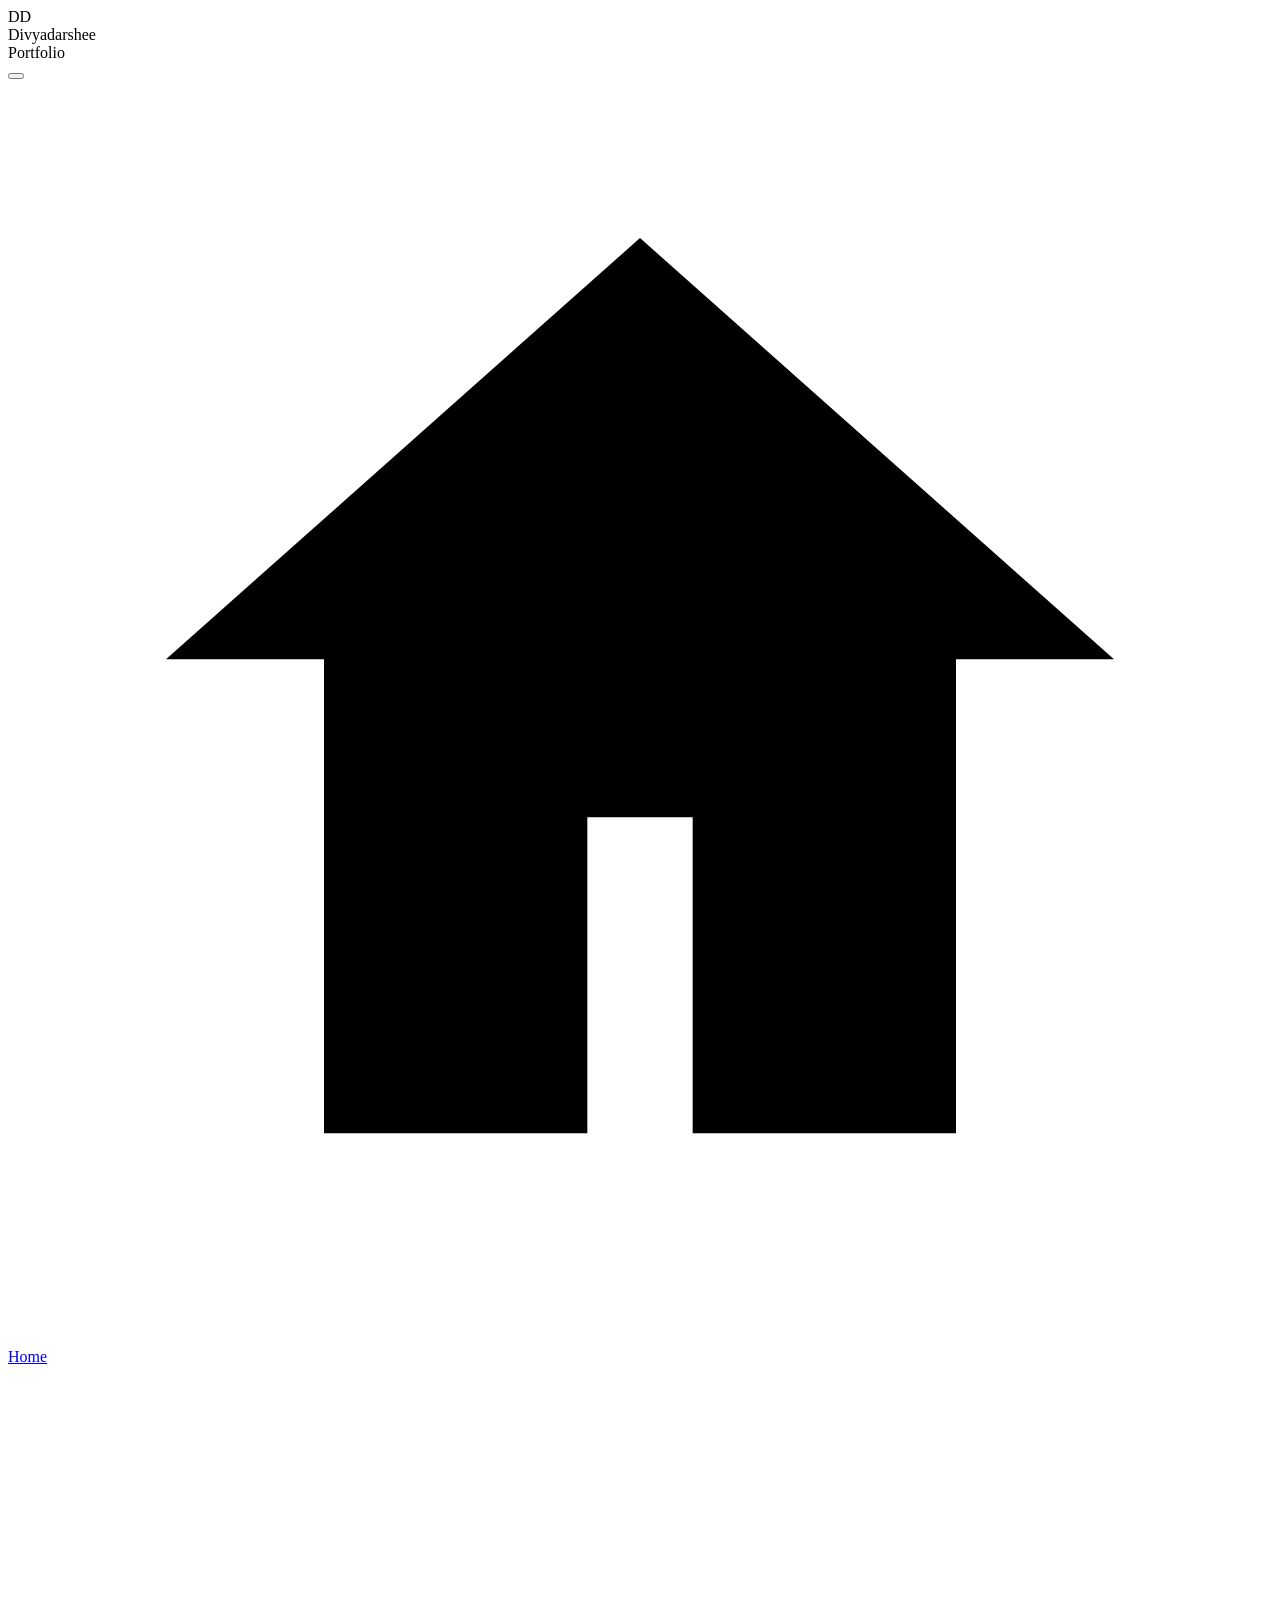
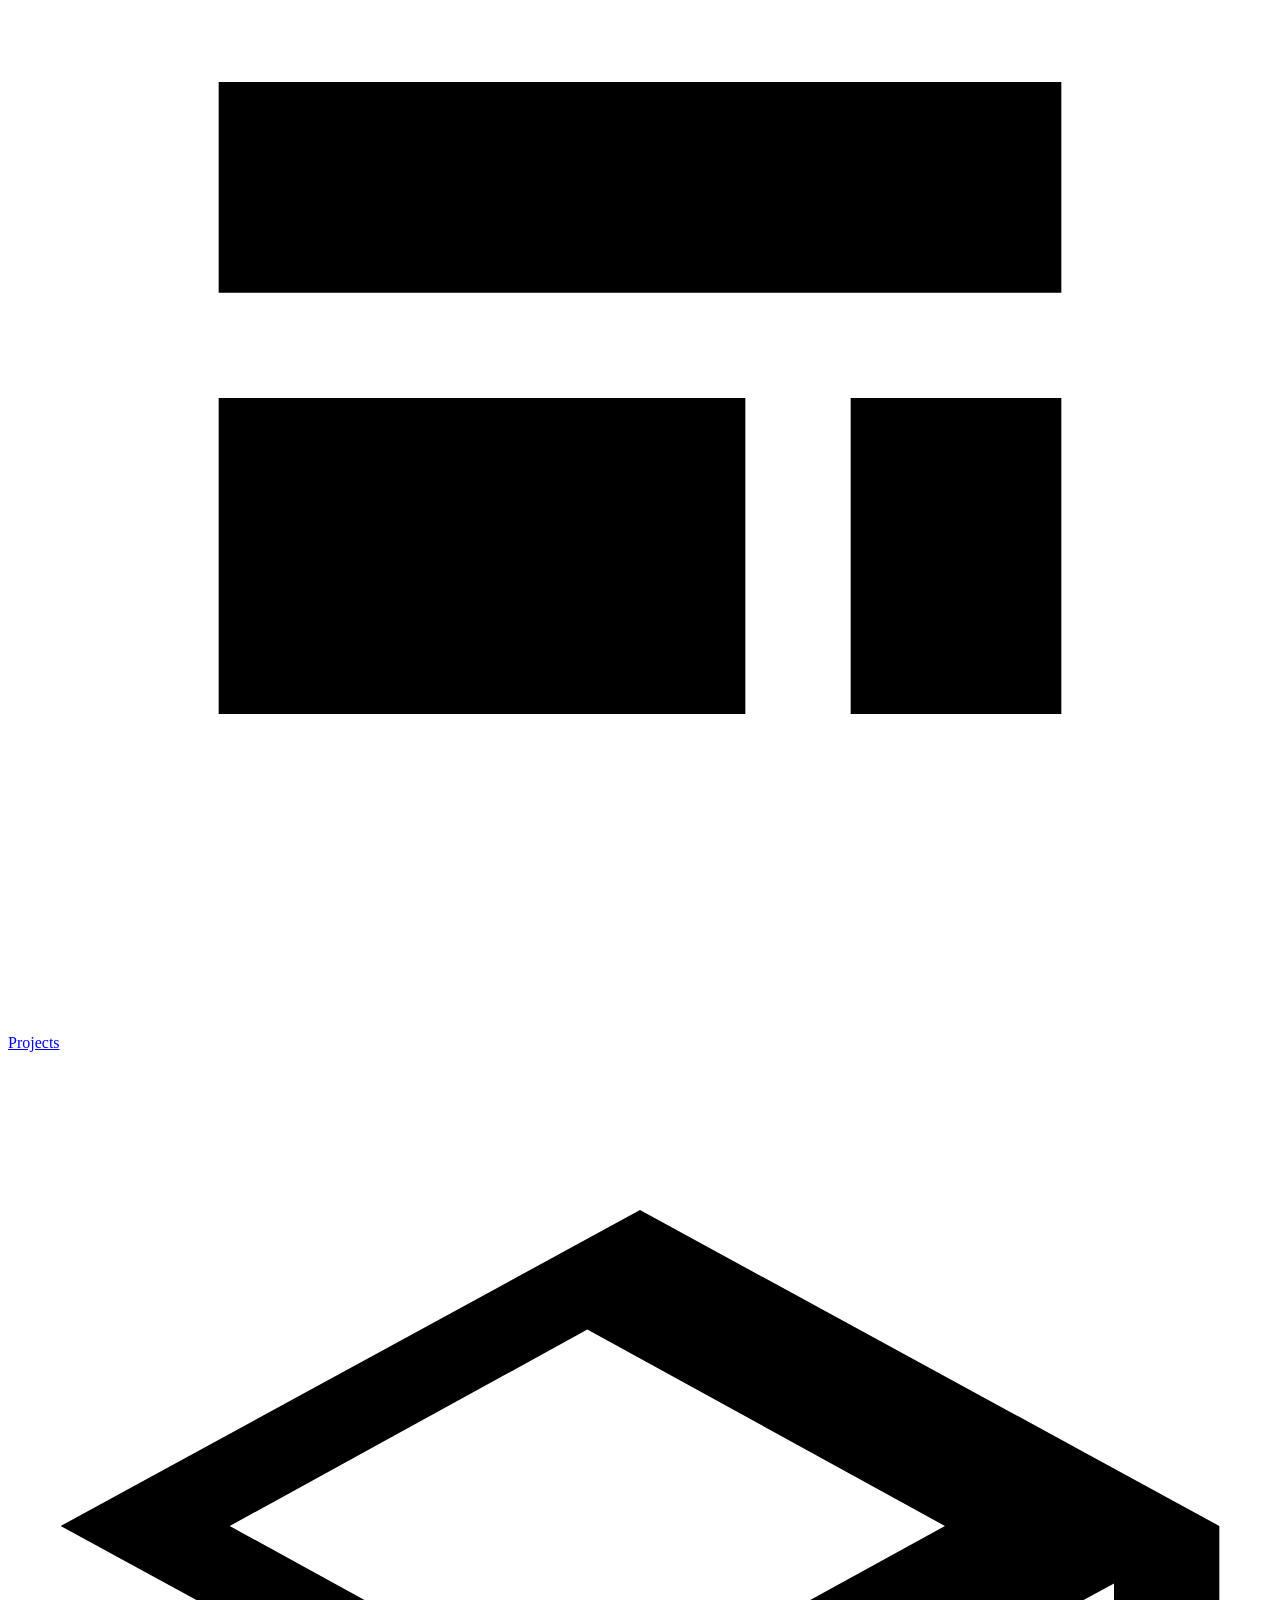
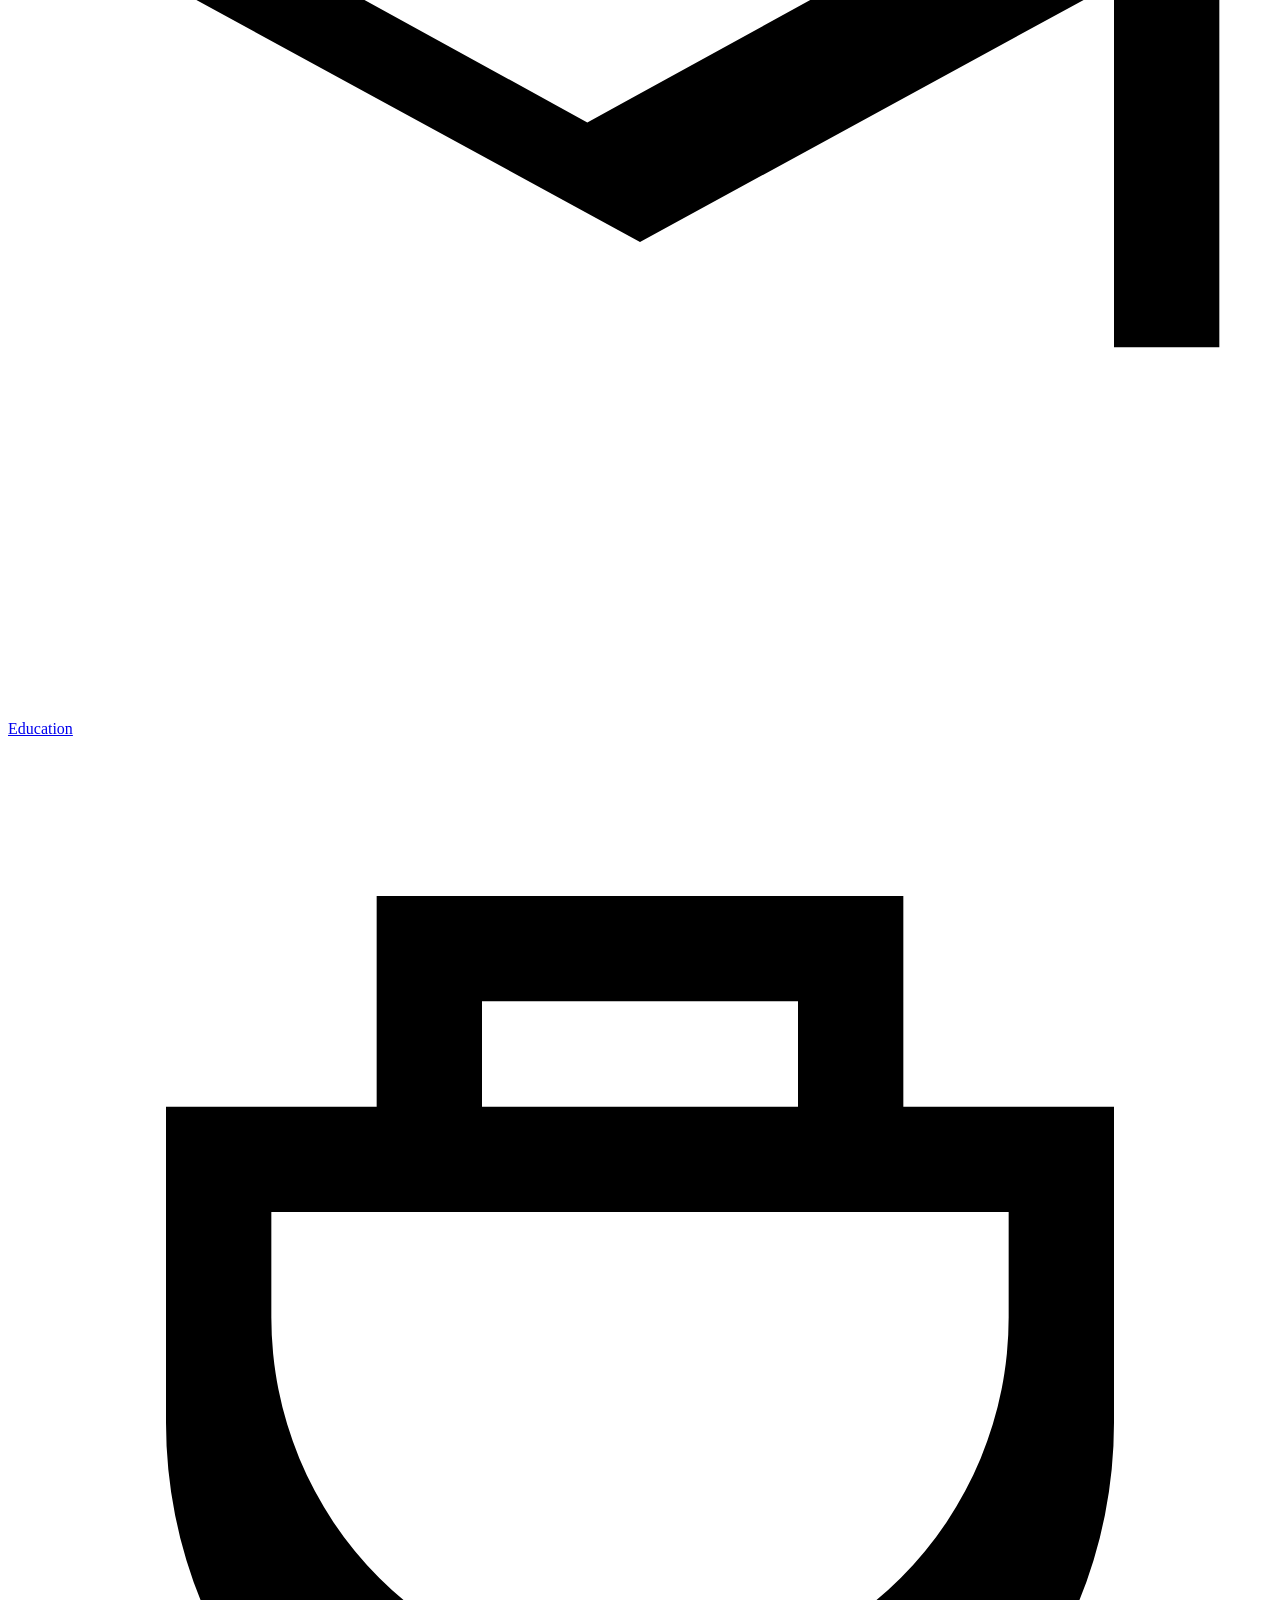
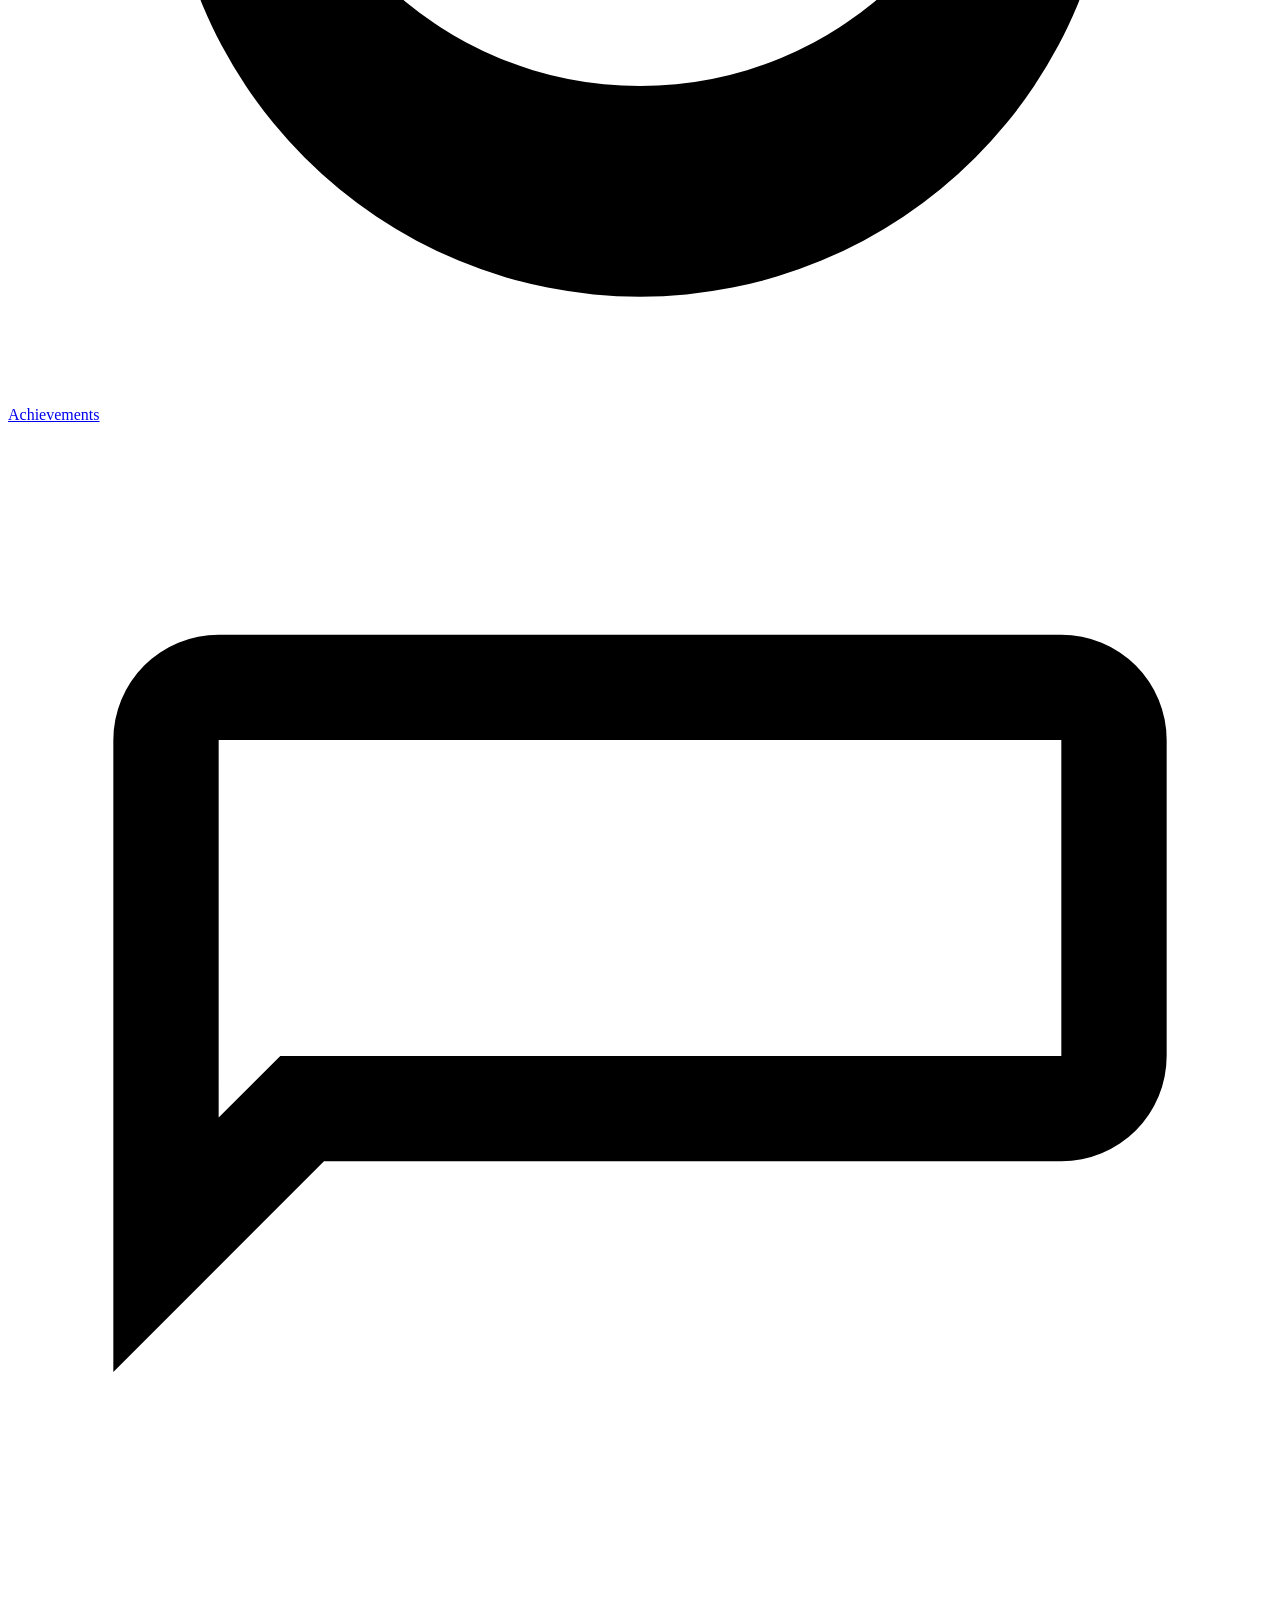
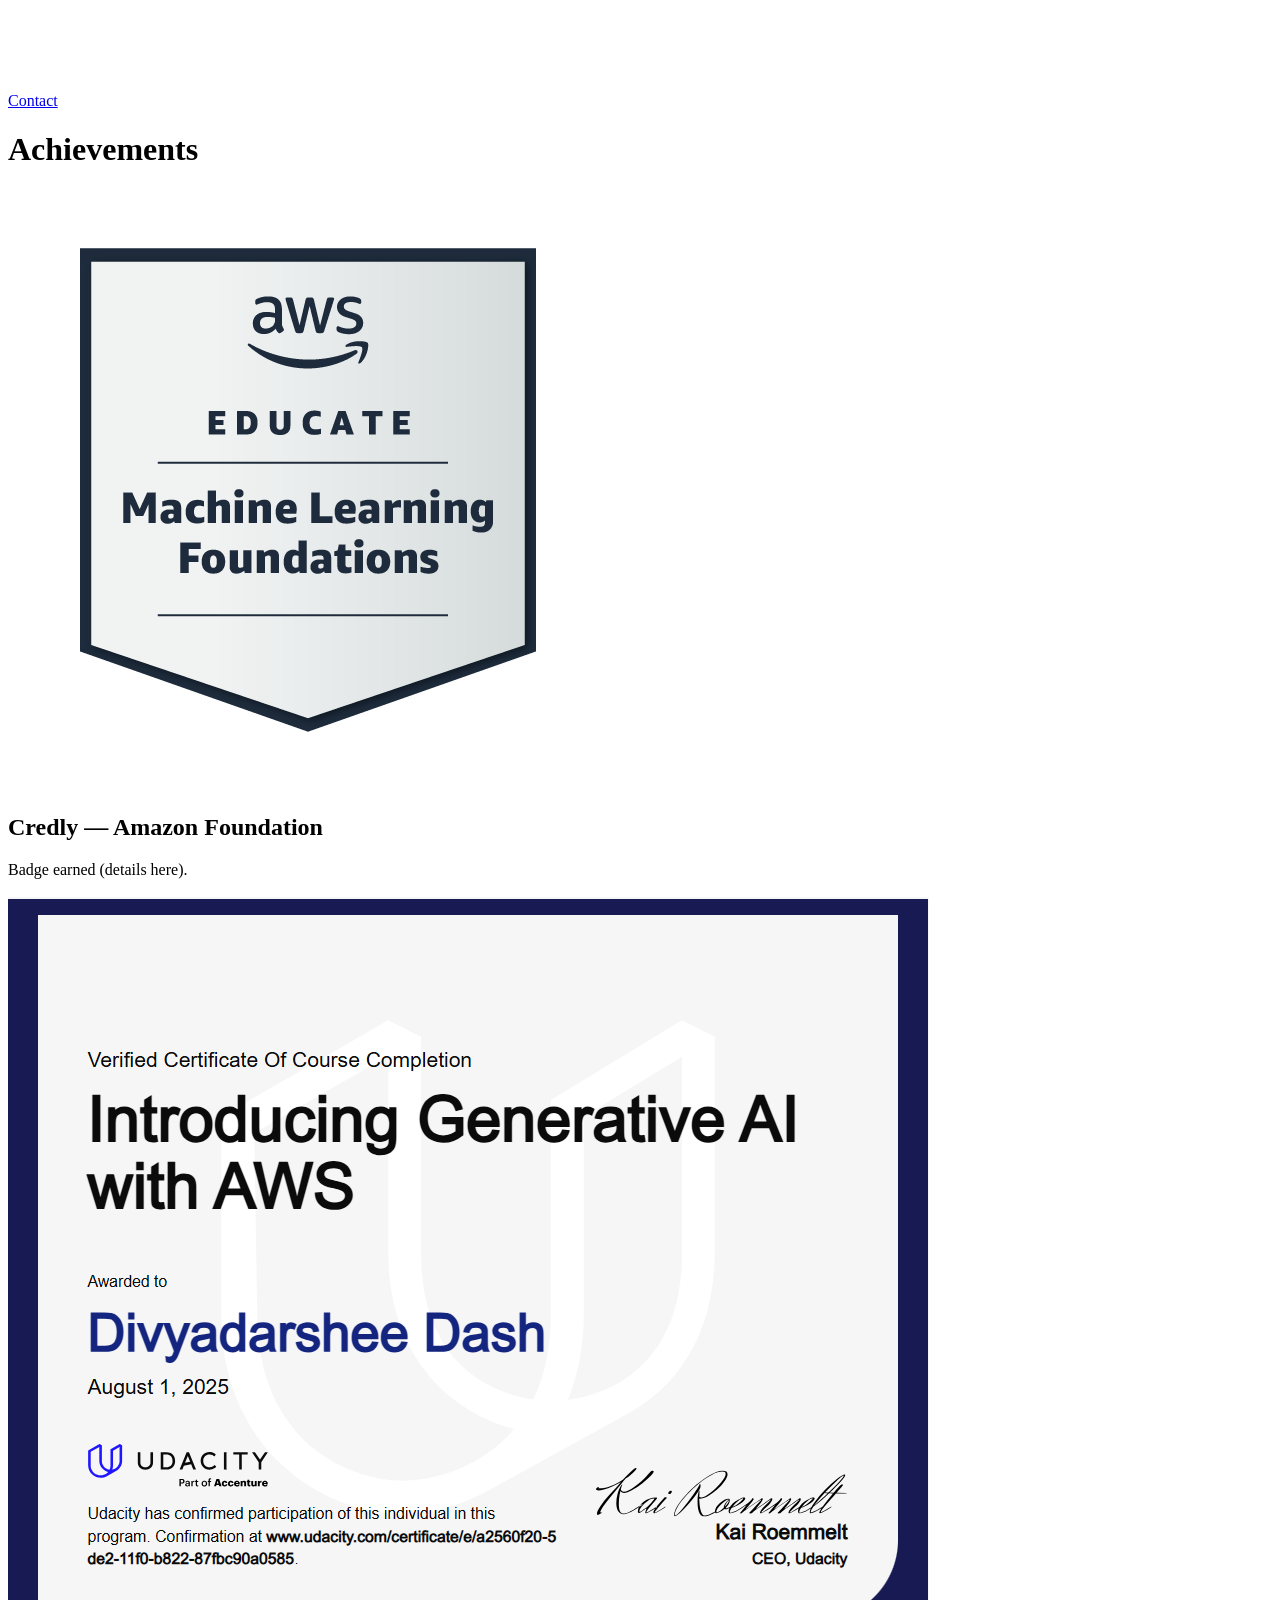
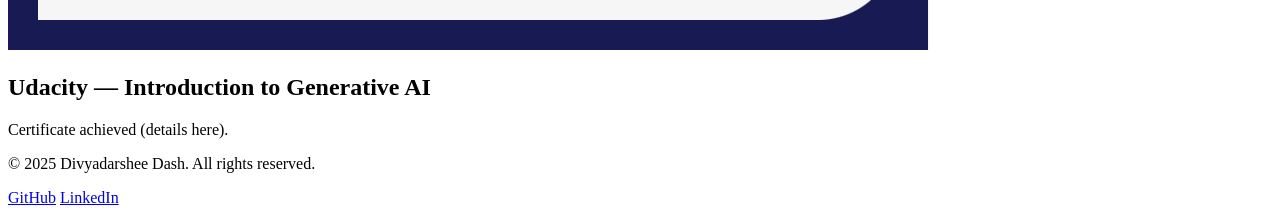
==== achievements.html @ 6a3efada "All files added" ====
<!DOCTYPE html>
<html lang="en">
<head>
    <meta charset="UTF-8" />
    <meta name="viewport" content="width=device-width, initial-scale=1.0" />
    <meta http-equiv="Content-Security-Policy" content="default-src 'self'; img-src 'self' data:; style-src 'self'; script-src 'self'; font-src 'self' data:;">
    <title>Divyadarshee Dash — Portfolio</title>
    <link rel="stylesheet" href="assets/css/style.css" />

</head>
<body>

    <header class="site-header">
      <div class="logo-area">
        <div class="logo-mark" aria-hidden="true">DD</div>
        <div class="logo-text">Divyadarshee<br><span>Portfolio</span></div>
      </div>
      <button id="navToggle" class="nav-toggle" aria-label="Toggle navigation" aria-expanded="false">
        <span></span><span></span><span></span>
      </button>
      <nav id="siteNav" class="site-nav" role="navigation">
        <a class="nav-link" href="index.html" aria-label="Home">
            <svg viewBox="0 0 24 24" aria-hidden="true"><path d="M12 3l9 8h-3v9h-5v-6H11v6H6v-9H3z"/></svg>
        <span>Home</span></a><a class="nav-link" href="projects.html" aria-label="Projects">
            <svg viewBox="0 0 24 24" aria-hidden="true"><path d="M4 6h16v4H4zM4 12h10v6H4zM16 12h4v6h-4z"/></svg>
        <span>Projects</span></a><a class="nav-link" href="education.html" aria-label="Education">
            <svg viewBox="0 0 24 24" aria-hidden="true"><path d="M12 3L1 9l11 6 9-4.91V17h2V9L12 3zm-1 9.73L4.21 9 11 5.27 17.79 9 11 12.73z"/></svg>
        <span>Education</span></a><a class="nav-link active" href="achievements.html" aria-label="Achievements">
            <svg viewBox="0 0 24 24" aria-hidden="true"><path d="M17 3H7v4H3v6a9 9 0 009 9 9 9 0 009-9V7h-4V3zm-2 2v2H9V5h6zm4 6a7 7 0 11-14 0V9h14v2z"/></svg>
        <span>Achievements</span></a><a class="nav-link" href="contact.html" aria-label="Contact">
            <svg viewBox="0 0 24 24" aria-hidden="true"><path d="M20 4H4a2 2 0 00-2 2v12l4-4h14a2 2 0 002-2V6a2 2 0 00-2-2zm0 8H5.17L4 13.17V6h16v6z"/></svg>
        <span>Contact</span></a>
      </nav>
    </header>
    
<main class="container">
  <h1 class="page-title">Achievements</h1>
  <section class="badges">
    <article class="badge">
      <img src="image.png" alt="Credly Amazon Foundation Badge (placeholder)" />
      <h2>Credly — Amazon Foundation</h2>
      <p>Badge earned (details here).</p>
    </article>
    <div style="width: 50px;"></div>
    <article class="badge">
      <img src="Screenshot 2025-09-02 000845.png" alt="Udacity — Introduction to Generative AI (placeholder)" />
      <h2>Udacity — Introduction to Generative AI</h2>
      <p>Certificate achieved (details here).</p>
    </article>
  </section>
</main>

    <footer class="site-footer">
      <p>&copy; 2025 Divyadarshee Dash. All rights reserved.</p>
      <div class="socials">
        <a href="#" aria-label="GitHub" rel="noopener">GitHub</a>
        <a href="#" aria-label="LinkedIn" rel="noopener">LinkedIn</a>
      </div>
    </footer>

<script src="assets/js/main.js"></script>
</body>
</html>
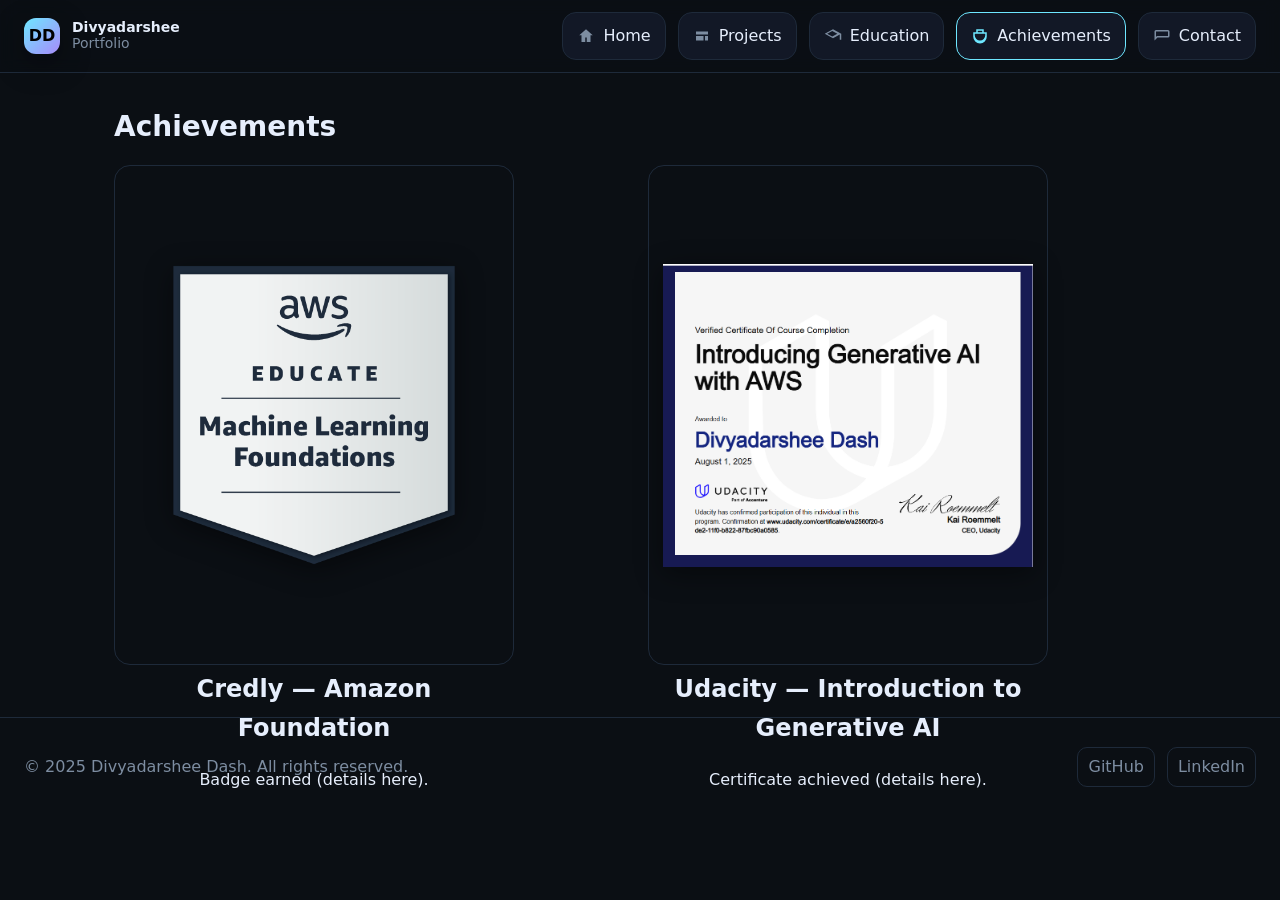
==== commit c1ae218e: "Update achievements.html" ====
--- a/achievements.html
+++ b/achievements.html
@@ -5,7 +5,7 @@
     <meta name="viewport" content="width=device-width, initial-scale=1.0" />
     <meta http-equiv="Content-Security-Policy" content="default-src 'self'; img-src 'self' data:; style-src 'self'; script-src 'self'; font-src 'self' data:;">
     <title>Divyadarshee Dash — Portfolio</title>
-    <link rel="stylesheet" href="assets/css/style.css" />
+    <link rel="stylesheet" href="style.css" />
 
 </head>
 <body>
--- a/style.css
+++ b/style.css
@@ -0,0 +1,77 @@
+:root{
+  --bg:#0b0f14;
+  --panel:#121826;
+  --muted:#7d8da1;
+  --text:#e6eefc;
+  --accent:#6ee7ff;
+  --accent-2:#a78bfa;
+  --border: #1e2a3a;
+  --shadow: 0 10px 30px rgba(0,0,0,.35);
+}
+*{box-sizing:border-box}
+html,body{margin:0;padding:0;background:var(--bg);color:var(--text);font:16px/1.6 system-ui,-apple-system,Segoe UI,Roboto,Ubuntu,'Helvetica Neue',Arial}
+img{max-width:100%;display:block}
+a{color:var(--text);text-decoration:none}
+.container{max-width:1100px;margin:0 auto;padding:24px}
+.accent{color:var(--accent)}
+
+.site-header{position:sticky;top:0;background:rgba(11,15,20,.7);backdrop-filter: blur(8px);border-bottom:1px solid var(--border);z-index:50;display:flex;align-items:center;justify-content:space-between;padding:12px 24px}
+.logo-area{display:flex;align-items:center;gap:12px}
+.logo-mark{width:36px;height:36px;border-radius:12px;background:linear-gradient(135deg,var(--accent),var(--accent-2));display:grid;place-items:center;color:#000;font-weight:800;box-shadow:var(--shadow)}
+.logo-text{font-weight:700;font-size:14px;line-height:1.1}
+.logo-text span{color:var(--muted);font-weight:500}
+
+.site-nav{display:flex;gap:12px;align-items:center}
+.nav-link{display:flex;align-items:center;gap:8px;padding:10px 14px;border:1px solid var(--border);border-radius:14px;background:var(--panel);transition:.2s box-shadow,.2s transform,.2s border-color}
+.nav-link svg{width:18px;height:18px;fill:var(--muted)}
+.nav-link:hover{transform:translateY(-1px);box-shadow:var(--shadow);border-color:var(--accent)}
+.nav-link.active{border-color:var(--accent);}
+.nav-link.active svg{fill:var(--accent)}
+
+.nav-toggle{display:none;background:transparent;border:0;cursor:pointer}
+.nav-toggle span{display:block;width:22px;height:2px;background:var(--text);margin:5px 0}
+
+.hero{display:grid;grid-template-columns:1.2fr .8fr;gap:24px;align-items:center;margin-top:16px}
+.subtitle{color:var(--muted)}
+.cta-row{display:flex;gap:12px;margin-top:16px}
+.btn{background:linear-gradient(135deg,var(--accent),var(--accent-2));color:#000;padding:10px 16px;border-radius:12px;border:0;cursor:pointer;display:inline-block;font-weight:700}
+.btn.secondary{background:transparent;color:var(--text);border:1px solid var(--border)}
+.btn.small{padding:8px 12px;border-radius:10px;font-weight:600}
+
+.page-title{font-size:28px;margin:8px 0 16px}
+
+.cards{display:grid;grid-template-columns:repeat(auto-fill,minmax(260px,1fr));gap:16px}
+.card{background:var(--panel);border:1px solid var(--border);border-radius:18px;padding:16px;box-shadow:var(--shadow)}
+.card-actions{display:flex;gap:8px;margin-top:12px}
+
+.timeline{display:grid;gap:16px}
+.edu-item{display:flex;gap:14px;align-items:center;background:var(--panel);border:1px solid var(--border);border-radius:16px;padding:12px}
+.edu-logo{width:56px;height:56px;border-radius:12px;background:#0e1624;border:1px solid var(--border);object-fit:contain;padding:6px}
+
+.badges{display:grid;grid-template-columns:repeat(auto-fill,minmax(220px,1fr));gap:16px}
+.badge{width: 400px; height: 500px;:var(--panel);border:1px solid var(--border);border-radius:16px;padding:14px;text-align:center}
+.badge img{width:100%;height:100%;object-fit:contain;filter:drop-shadow(0 6px 14px rgba(0,0,0,.45))}
+
+.contact-card{background:var(--panel);border:1px solid var(--border);border-radius:16px;padding:16px;max-width:640px}
+.email-row{display:flex;gap:10px;align-items:center;flex-wrap:wrap}
+.muted{color:var(--muted)}
+.hide{display:none}
+
+.site-footer{border-top:1px solid var(--border);margin-top:28px;padding:20px 24px;color:var(--muted);display:flex;justify-content:space-between;align-items:center;flex-wrap:wrap}
+.site-footer .socials{display:flex;gap:12px}
+.site-footer .socials a{color:var(--muted);border:1px solid var(--border);padding:6px 10px;border-radius:10px}
+.site-footer .socials a:hover{border-color:var(--accent);color:var(--text)}
+
+.hero-photo{background:var(--panel);border:1px solid var(--border);border-radius:50px;padding:10px;overflow: hidden;}
+.hero-photo img{
+  border-radius:90px;
+}
+
+.note{color:var(--muted);margin-top:12px}
+
+@media (max-width: 860px){
+  .hero{grid-template-columns:1fr;gap:16px}
+  .site-nav{display:none;position:absolute;right:12px;top:56px;background:var(--panel);padding:8px;border:1px solid var(--border);border-radius:12px;flex-direction:column;min-width:220px}
+  .site-nav.open{display:flex}
+  .nav-toggle{display:block}
+}
